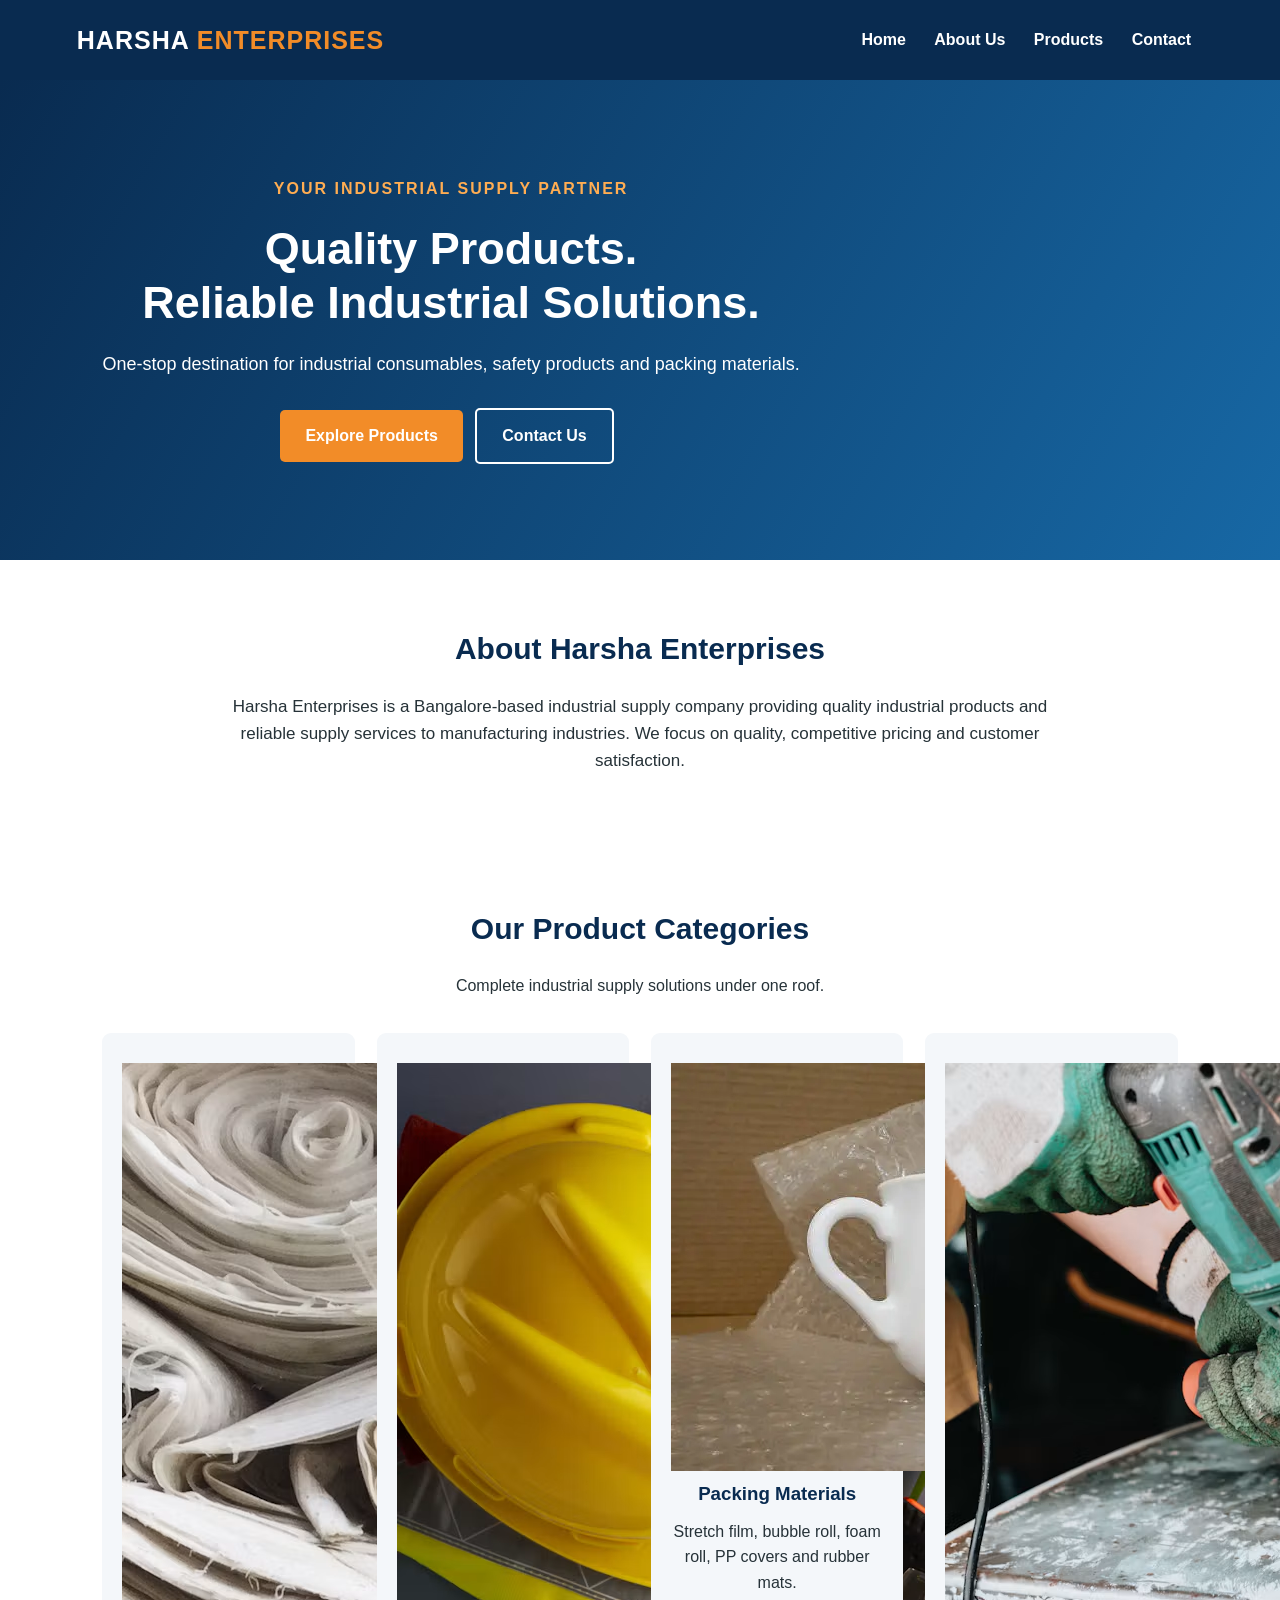
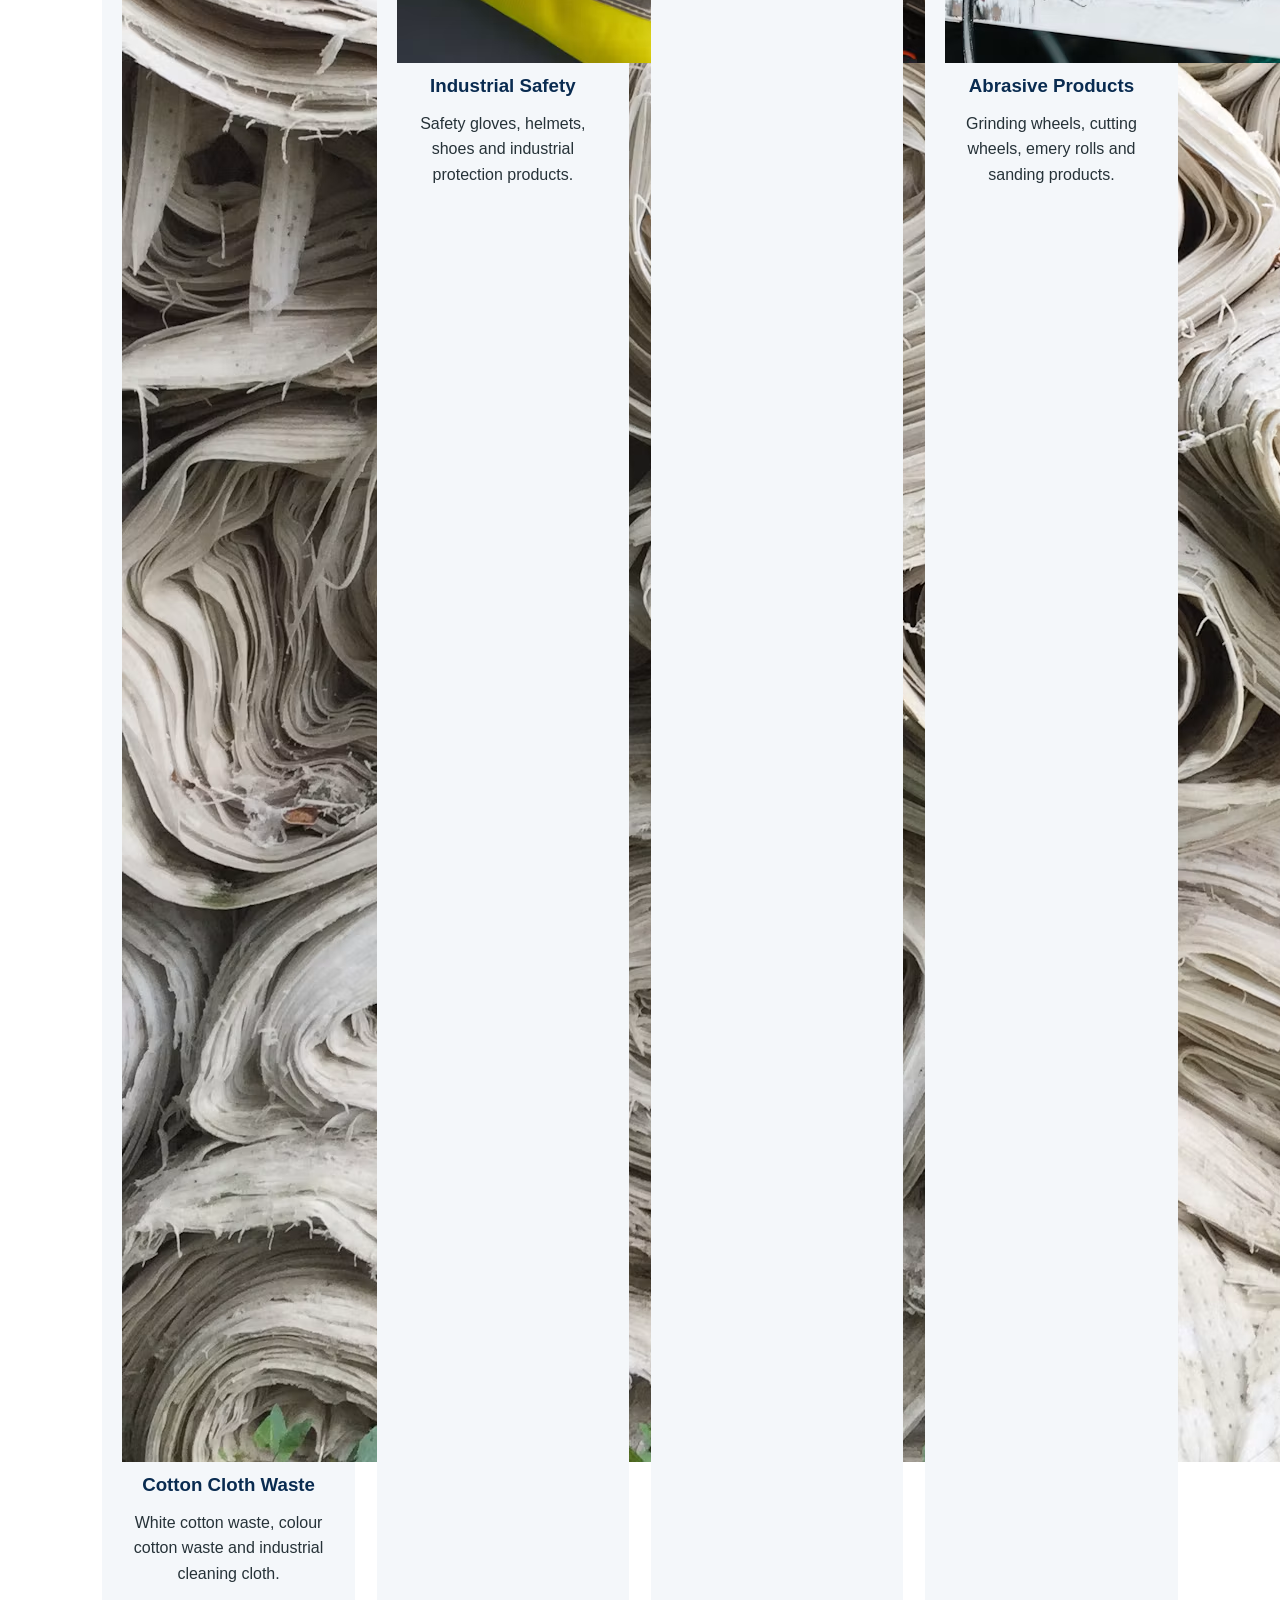
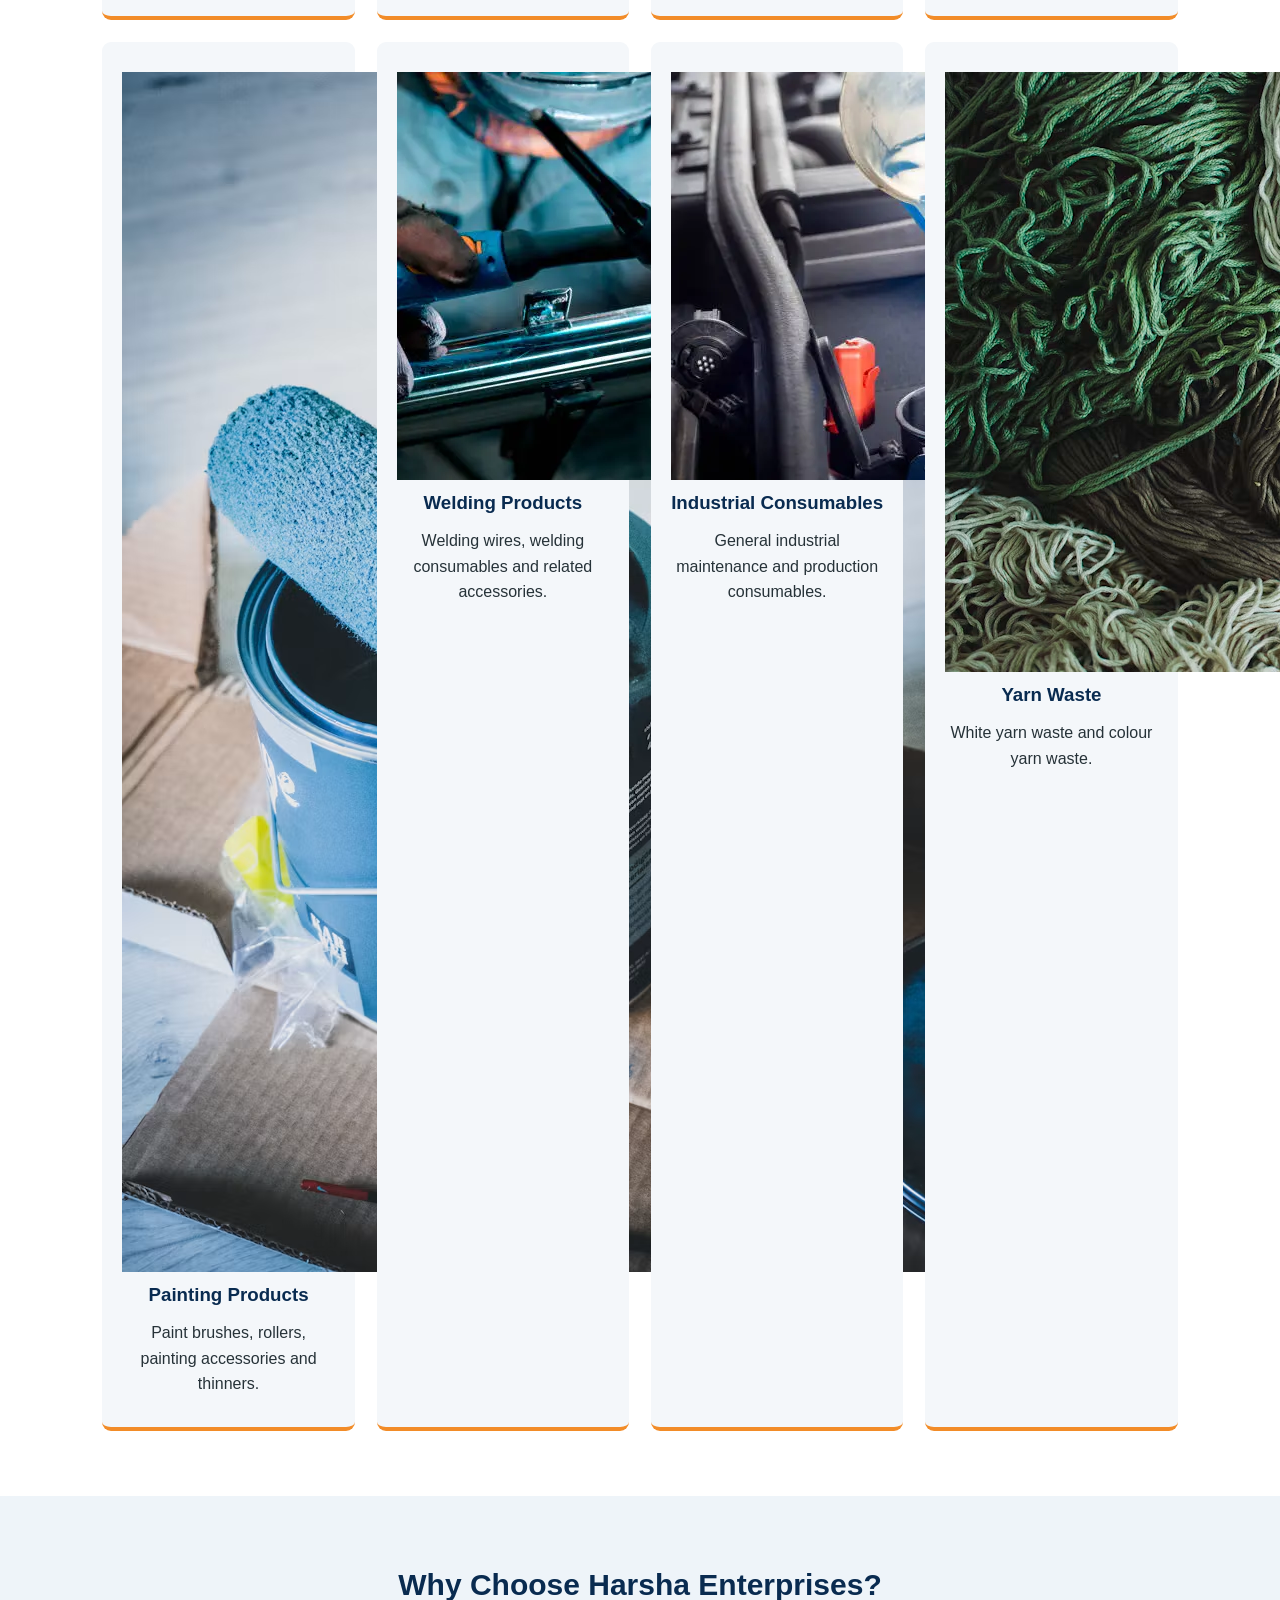
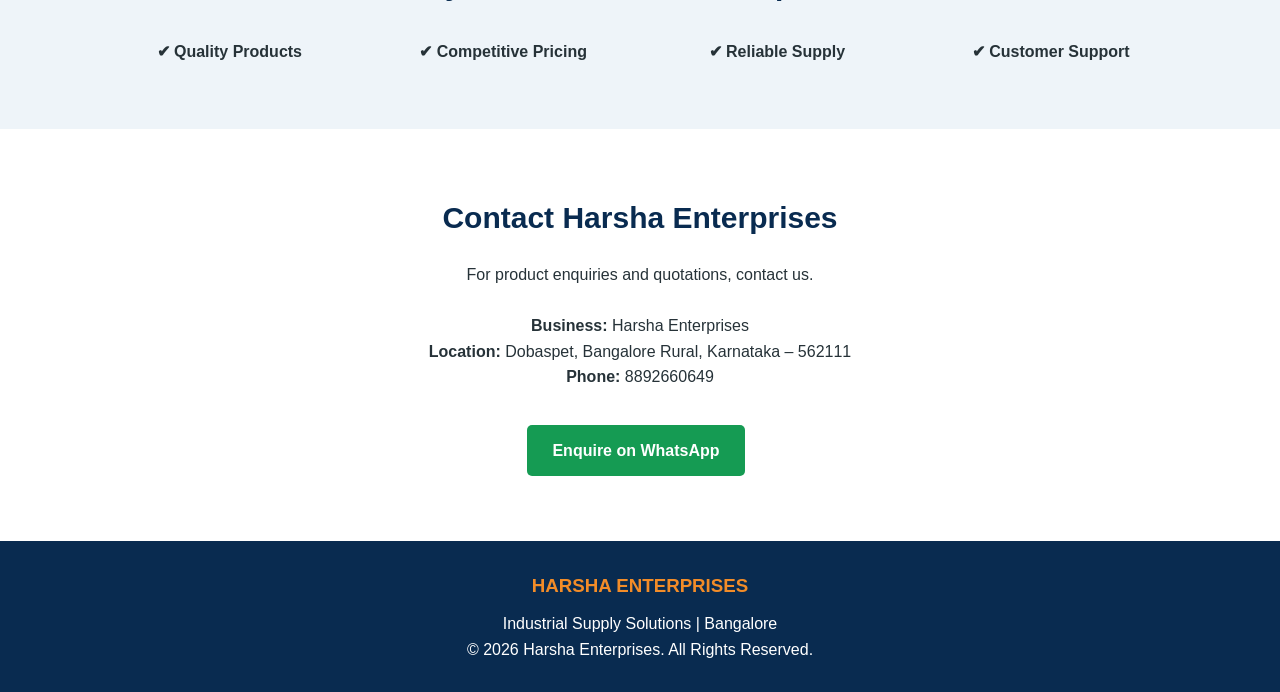
==== index.html @ 67c16c8c "Update index.html" ====
<!DOCTYPE html>
<html lang="en">
<head>
    <meta charset="UTF-8">
    <meta name="viewport" content="width=device-width, initial-scale=1.0">
    <title>Harsha Enterprises | Industrial Suppliers Bangalore</title>
    <meta name="description" content="Harsha Enterprises supplies industrial consumables, safety products, packing materials, abrasives and cotton cloth waste in Bangalore.">
    <link rel="stylesheet" href="style.css">
</head>

<body>

<header>
    <div class="logo">HARSHA <span>ENTERPRISES</span></div>

    <nav>
        <a href="#home">Home</a>
        <a href="#about">About Us</a>
        <a href="#products">Products</a>
        <a href="#contact">Contact</a>
    </nav>
</header>

<section class="hero" id="home">
    <div class="hero-content">
        <p class="tagline">YOUR INDUSTRIAL SUPPLY PARTNER</p>
        <h1>Quality Products.<br>Reliable Industrial Solutions.</h1>
        <p>One-stop destination for industrial consumables,
        safety products and packing materials.</p>
        <a href="#products" class="btn">Explore Products</a>
        <a href="#contact" class="btn secondary">Contact Us</a>
    </div>
</section>

<section id="about">
    <h2>About Harsha Enterprises</h2>
    <p>
        Harsha Enterprises is a Bangalore-based industrial
        supply company providing quality industrial products
        and reliable supply services to manufacturing industries.
        We focus on quality, competitive pricing and customer
        satisfaction.
    </p>
</section>

<section id="products">
    <h2>Our Product Categories</h2>
    <p class="section-subtitle">
        Complete industrial supply solutions under one roof.
    </p>

    <div class="product-grid">

       
<div class="product-card">
    <img class="product-photo" src="images/cotton-waste.avif" alt="Cotton cloth waste">
    <h3>Cotton Cloth Waste</h3>
    <p>White cotton waste, colour cotton waste and industrial cleaning cloth.</p>
</div>

<div class="product-card">
    <img class="product-photo" src="images/industrial-safety.avif" alt="Industrial safety products">
    <h3>Industrial Safety</h3>
    <p>Safety gloves, helmets, shoes and industrial protection products.</p>
</div>

<div class="product-card">
    <img class="product-photo" src="images/packing-materials.avif" alt="Industrial packing materials">
    <h3>Packing Materials</h3>
    <p>Stretch film, bubble roll, foam roll, PP covers and rubber mats.</p>
</div>

<div class="product-card">
    <img class="product-photo" src="images/abrasives.avif" alt="Abrasive products">
    <h3>Abrasive Products</h3>
    <p>Grinding wheels, cutting wheels, emery rolls and sanding products.</p>
</div>

<div class="product-card">
    <img class="product-photo" src="images/painting-products.avif" alt="Painting products">
    <h3>Painting Products</h3>
    <p>Paint brushes, rollers, painting accessories and thinners.</p>
</div>

<div class="product-card">
    <img class="product-photo" src="images/welding-products.avif" alt="Welding products">
    <h3>Welding Products</h3>
    <p>Welding wires, welding consumables and related accessories.</p>
</div>

<div class="product-card">
    <img class="product-photo" src="images/industrial-consumables.avif" alt="Industrial consumables">
    <h3>Industrial Consumables</h3>
    <p>General industrial maintenance and production consumables.</p>
</div>

<div class="product-card">
    <img class="product-photo" src="images/yarn-waste.avif" alt="Yarn waste">
    <h3>Yarn Waste</h3>
    <p>White yarn waste and colour yarn waste.</p>
</div>


    </div>
</section>

<section class="why-us">
    <h2>Why Choose Harsha Enterprises?</h2>
    <div class="features">
        <div>✔ Quality Products</div>
        <div>✔ Competitive Pricing</div>
        <div>✔ Reliable Supply</div>
        <div>✔ Customer Support</div>
    </div>
</section>

<section id="contact">
    <h2>Contact Harsha Enterprises</h2>
    <p>For product enquiries and quotations, contact us.</p>

    <div class="contact-details">
        <p><strong>Business:</strong> Harsha Enterprises</p>
        <p><strong>Location:</strong> Dobaspet, Bangalore Rural, Karnataka – 562111</p>
        <p><strong>Phone:</strong> 8892660649</p>
    </div>

    <a class="btn whatsapp"
       href="https://wa.me/918892660649"
       target="_blank">
       Enquire on WhatsApp
    </a>

</section>

<footer>
    <h3>HARSHA ENTERPRISES</h3>
    <p>Industrial Supply Solutions | Bangalore</p>
    <p>© 2026 Harsha Enterprises. All Rights Reserved.</p>
</footer>

<script src="script.js"></script>

</body>
</html>
---- style.css ----
* {
    margin: 0;
    padding: 0;
    box-sizing: border-box;
    scroll-behavior: smooth;
}

body {
    font-family: Arial, sans-serif;
    color: #263238;
    line-height: 1.6;
}

header {
    background: #092b50;
    color: white;
    padding: 20px 6%;
    display: flex;
    justify-content: space-between;
    align-items: center;
    flex-wrap: wrap;
    gap: 15px;
}

.logo {
    font-size: 25px;
    font-weight: bold;
    letter-spacing: 1px;
}

.logo span {
    color: #f28c28;
}

nav a {
    color: white;
    text-decoration: none;
    margin: 0 12px;
    font-weight: bold;
}

nav a:hover {
    color: #f28c28;
}

.hero {
    min-height: 480px;
    display: flex;
    align-items: center;
    padding: 80px 8%;
    background: linear-gradient(120deg, #092b50, #1768a5);
    color: white;
}

.hero-content {
    max-width: 700px;
}

.tagline {
    color: #ffad52;
    font-weight: bold;
    letter-spacing: 2px;
}

.hero h1 {
    font-size: 45px;
    line-height: 1.2;
    margin: 20px 0;
}

.hero-content > p:not(.tagline) {
    font-size: 18px;
    margin-bottom: 20px;
}

.btn {
    display: inline-block;
    background: #f28c28;
    color: white;
    text-decoration: none;
    padding: 13px 25px;
    margin: 10px 8px 0 0;
    border-radius: 5px;
    font-weight: bold;
}

.btn:hover {
    background: #d97013;
}

.secondary {
    background: transparent;
    border: 2px solid white;
}

section {
    padding: 65px 8%;
    text-align: center;
}

section h2 {
    color: #092b50;
    font-size: 30px;
    margin-bottom: 20px;
}

#about p {
    max-width: 850px;
    margin: auto;
    font-size: 17px;
}

.section-subtitle {
    margin-bottom: 30px;
}

.product-grid {
    display: grid;
    grid-template-columns: repeat(auto-fit, minmax(220px, 1fr));
    gap: 22px;
    margin-top: 35px;
}

.product-card {
    background: #f4f7fa;
    padding: 30px 20px;
    border-radius: 9px;
    border-bottom: 4px solid #f28c28;
    transition: 0.3s;
}

.product-card:hover {
    transform: translateY(-6px);
    box-shadow: 0 8px 20px rgba(0,0,0,0.12);
}

.product-icon {
    font-size: 40px;
    margin-bottom: 15px;
}

.product-card h3 {
    color: #092b50;
    margin-bottom: 10px;
}

.why-us {
    background: #eef4f9;
}

.features {
    display: grid;
    grid-template-columns: repeat(auto-fit, minmax(180px, 1fr));
    gap: 20px;
    margin-top: 30px;
    font-weight: bold;
}

.contact-details {
    margin: 25px 0;
}

.whatsapp {
    background: #159b53;
}

footer {
    background: #092b50;
    color: white;
    text-align: center;
    padding: 30px 15px;
}

footer h3 {
    color: #f28c28;
    margin-bottom: 10px;
}

@media (max-width: 650px) {
    header {
        flex-direction: column;
        text-align: center;
    }

    nav a {
        display: inline-block;
        margin: 8px;
    }

    .hero {
        padding: 65px 7%;
    }

    .hero h1 {
        font-size: 32px;
    }

    section {
        padding: 45px 6%;
    }
}
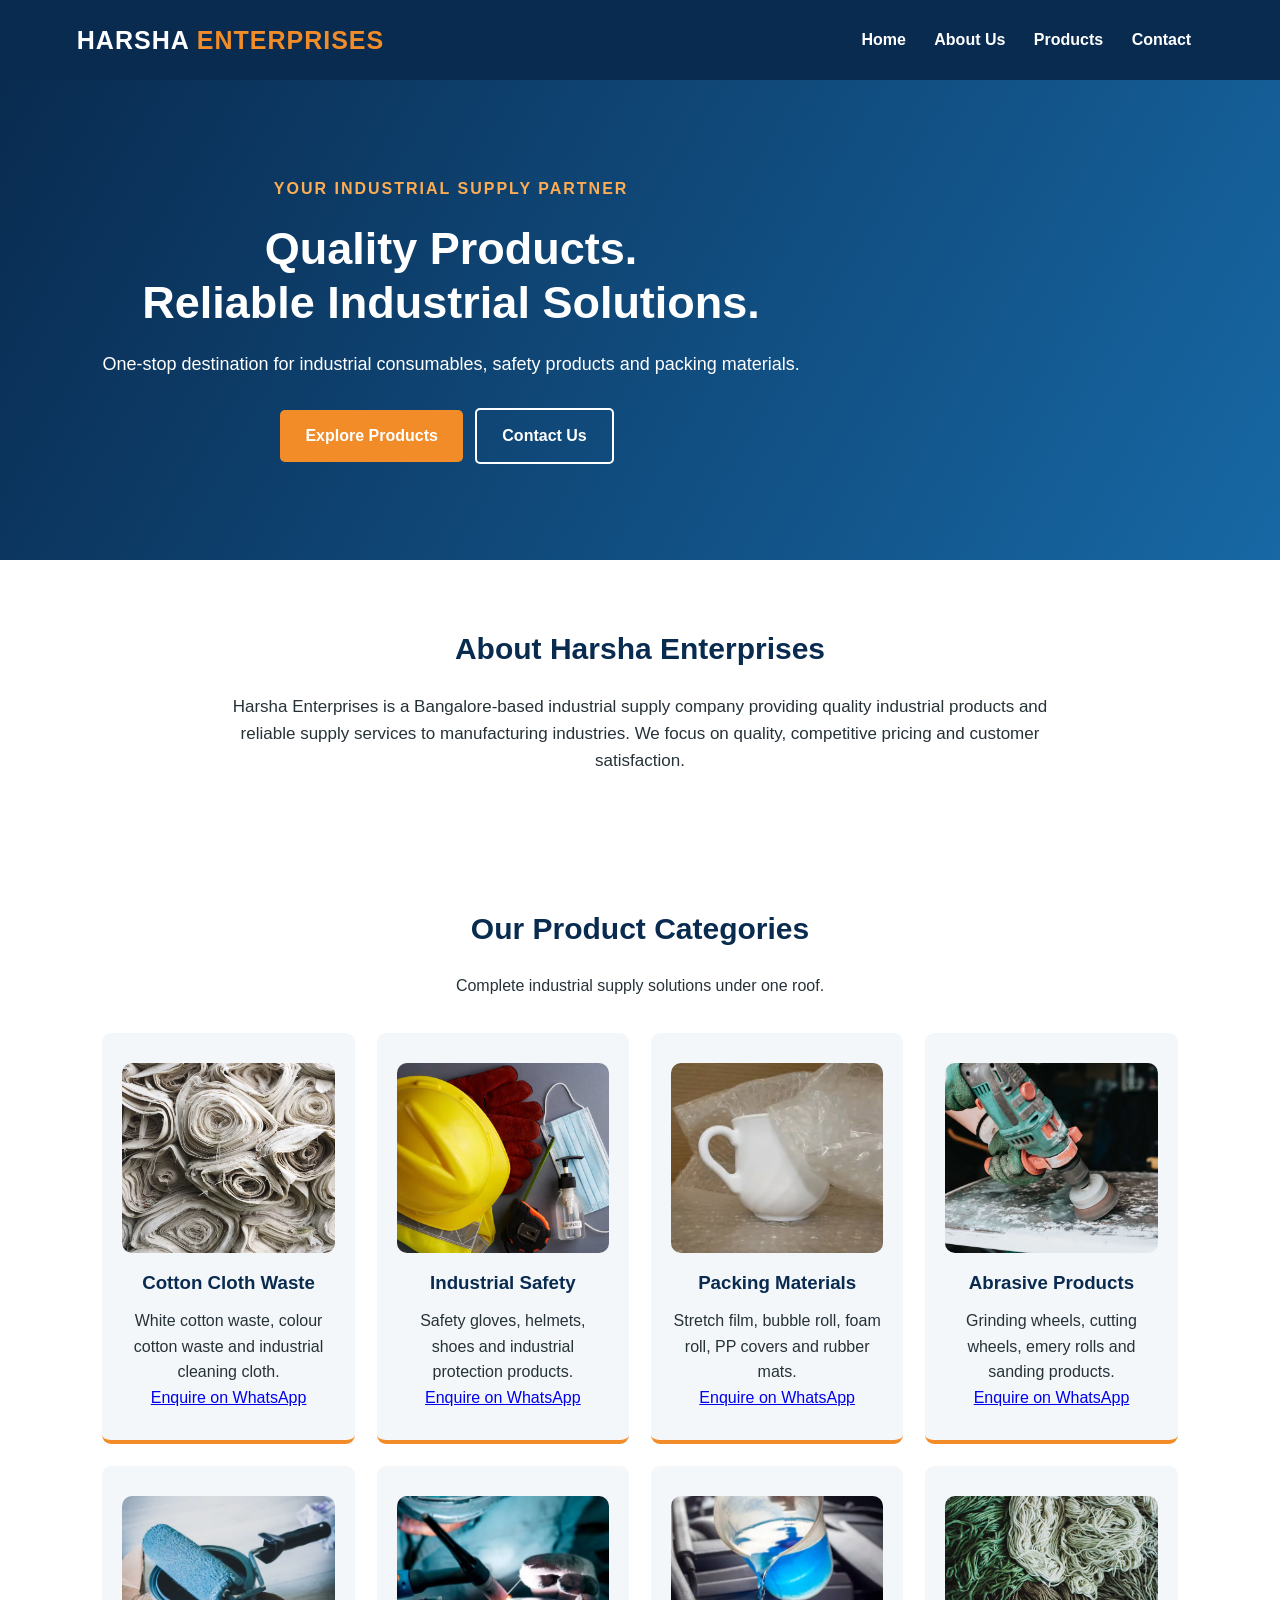
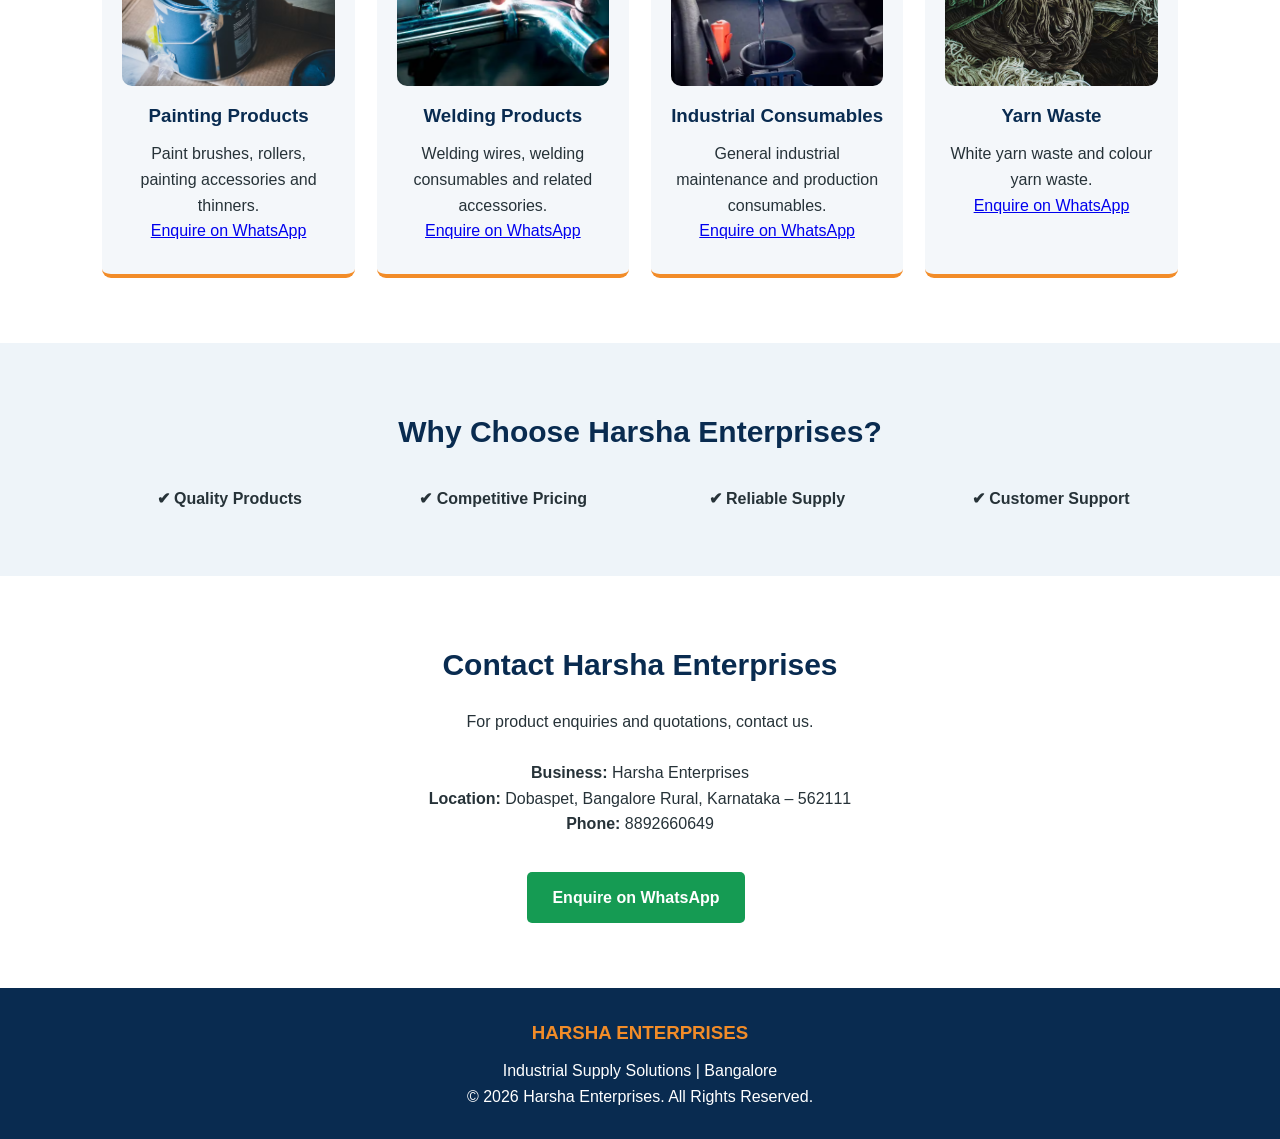
==== commit 29f2d21a: "Update index.html" ====
--- a/index.html
+++ b/index.html
@@ -57,48 +57,66 @@
     <img class="product-photo" src="images/cotton-waste.avif" alt="Cotton cloth waste">
     <h3>Cotton Cloth Waste</h3>
     <p>White cotton waste, colour cotton waste and industrial cleaning cloth.</p>
+    
+<a class="whatsapp-btn"
+   href="https://wa.me/918892660649?text=I%20am%20interested%20in%20Cotton%20Cloth%20Waste"
+   target="_blank" rel="noopener">
+   Enquire on WhatsApp
+</a>
+
 </div>
 
 <div class="product-card">
     <img class="product-photo" src="images/industrial-safety.avif" alt="Industrial safety products">
     <h3>Industrial Safety</h3>
     <p>Safety gloves, helmets, shoes and industrial protection products.</p>
+    <a class="whatsapp-btn" href="https://wa.me/918892660649?text=I%20am%20interested%20in%20Industrial%20Safety" target="_blank" rel="noopener">Enquire on WhatsApp</a>
+
 </div>
 
 <div class="product-card">
     <img class="product-photo" src="images/packing-materials.avif" alt="Industrial packing materials">
     <h3>Packing Materials</h3>
     <p>Stretch film, bubble roll, foam roll, PP covers and rubber mats.</p>
+    <a class="whatsapp-btn" href="https://wa.me/918892660649?text=I%20am%20interested%20in%20Industrial%20Safety" target="_blank" rel="noopener">Enquire on WhatsApp</a>
+
 </div>
 
 <div class="product-card">
     <img class="product-photo" src="images/abrasives.avif" alt="Abrasive products">
     <h3>Abrasive Products</h3>
     <p>Grinding wheels, cutting wheels, emery rolls and sanding products.</p>
+    <a class="whatsapp-btn" href="https://wa.me/918892660649?text=I%20am%20interested%20in%20Abrasive%20Products" target="_blank" rel="noopener">Enquire on WhatsApp</a>
 </div>
 
 <div class="product-card">
     <img class="product-photo" src="images/painting-products.avif" alt="Painting products">
     <h3>Painting Products</h3>
     <p>Paint brushes, rollers, painting accessories and thinners.</p>
+    <a class="whatsapp-btn" href="https://wa.me/918892660649?text=I%20am%20interested%20in%20Painting%20Products" target="_blank" rel="noopener">Enquire on WhatsApp</a>
+
 </div>
 
 <div class="product-card">
     <img class="product-photo" src="images/welding-products.avif" alt="Welding products">
     <h3>Welding Products</h3>
     <p>Welding wires, welding consumables and related accessories.</p>
+    <a class="whatsapp-btn" href="https://wa.me/918892660649?text=I%20am%20interested%20in%20Welding%20Products" target="_blank" rel="noopener">Enquire on WhatsApp</a>
 </div>
 
 <div class="product-card">
     <img class="product-photo" src="images/industrial-consumables.avif" alt="Industrial consumables">
     <h3>Industrial Consumables</h3>
     <p>General industrial maintenance and production consumables.</p>
+    <a class="whatsapp-btn" href="https://wa.me/918892660649?text=I%20am%20interested%20in%20Industrial%20Consumables" target="_blank" rel="noopener">Enquire on WhatsApp</a>
+
 </div>
 
 <div class="product-card">
     <img class="product-photo" src="images/yarn-waste.avif" alt="Yarn waste">
     <h3>Yarn Waste</h3>
     <p>White yarn waste and colour yarn waste.</p>
+    <a class="whatsapp-btn" href="https://wa.me/918892660649?text=I%20am%20interested%20in%20Yarn%20Waste" target="_blank" rel="noopener">Enquire on WhatsApp</a>
 </div>
 
 
--- a/style.css
+++ b/style.css
@@ -200,3 +200,26 @@
         padding: 45px 6%;
     }
 }
+
+
+/* Product image styling */
+.product-card {
+    overflow: hidden;
+}
+
+.product-photo {
+    width: 100%;
+    height: 190px;
+    object-fit: cover;
+    display: block;
+    border-radius: 10px;
+    margin-bottom: 15px;
+}
+
+/* Responsive product images */
+@media (max-width: 600px) {
+    .product-photo {
+        height: 160px;
+    }
+}
+
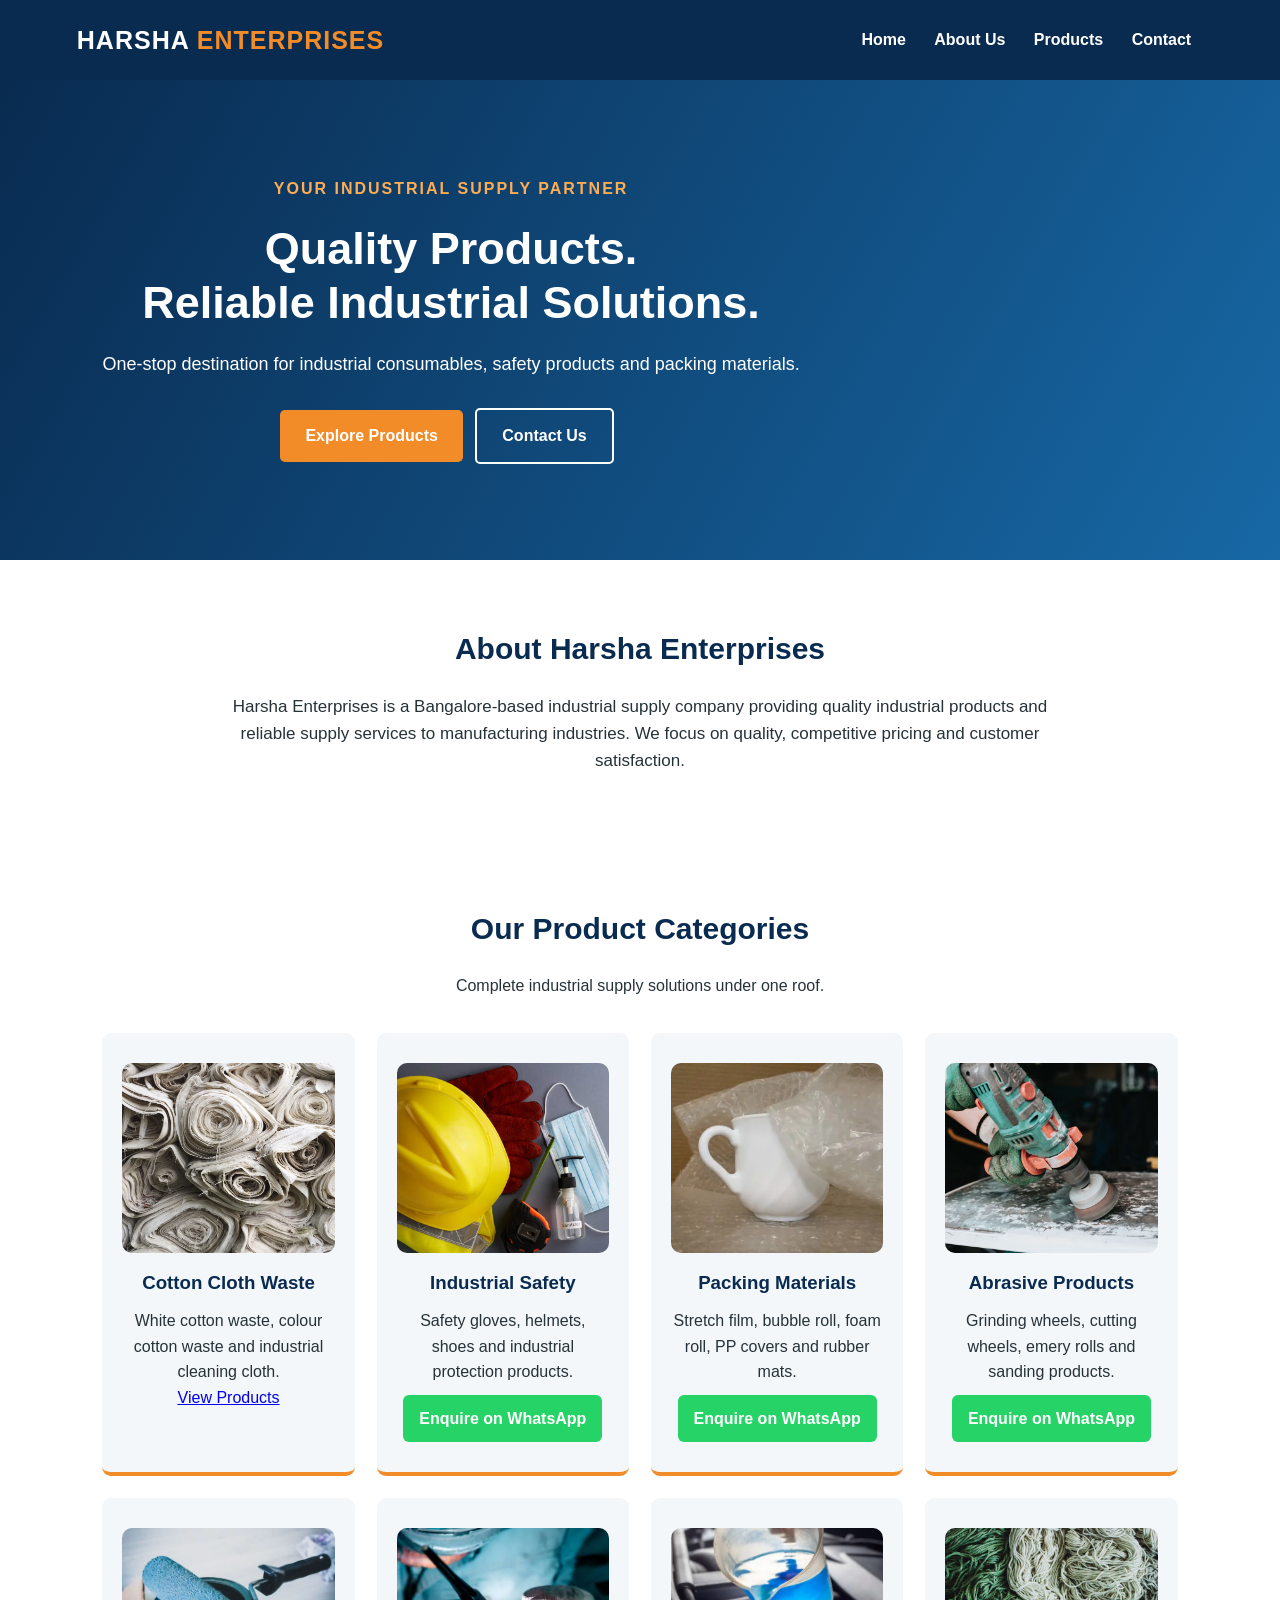
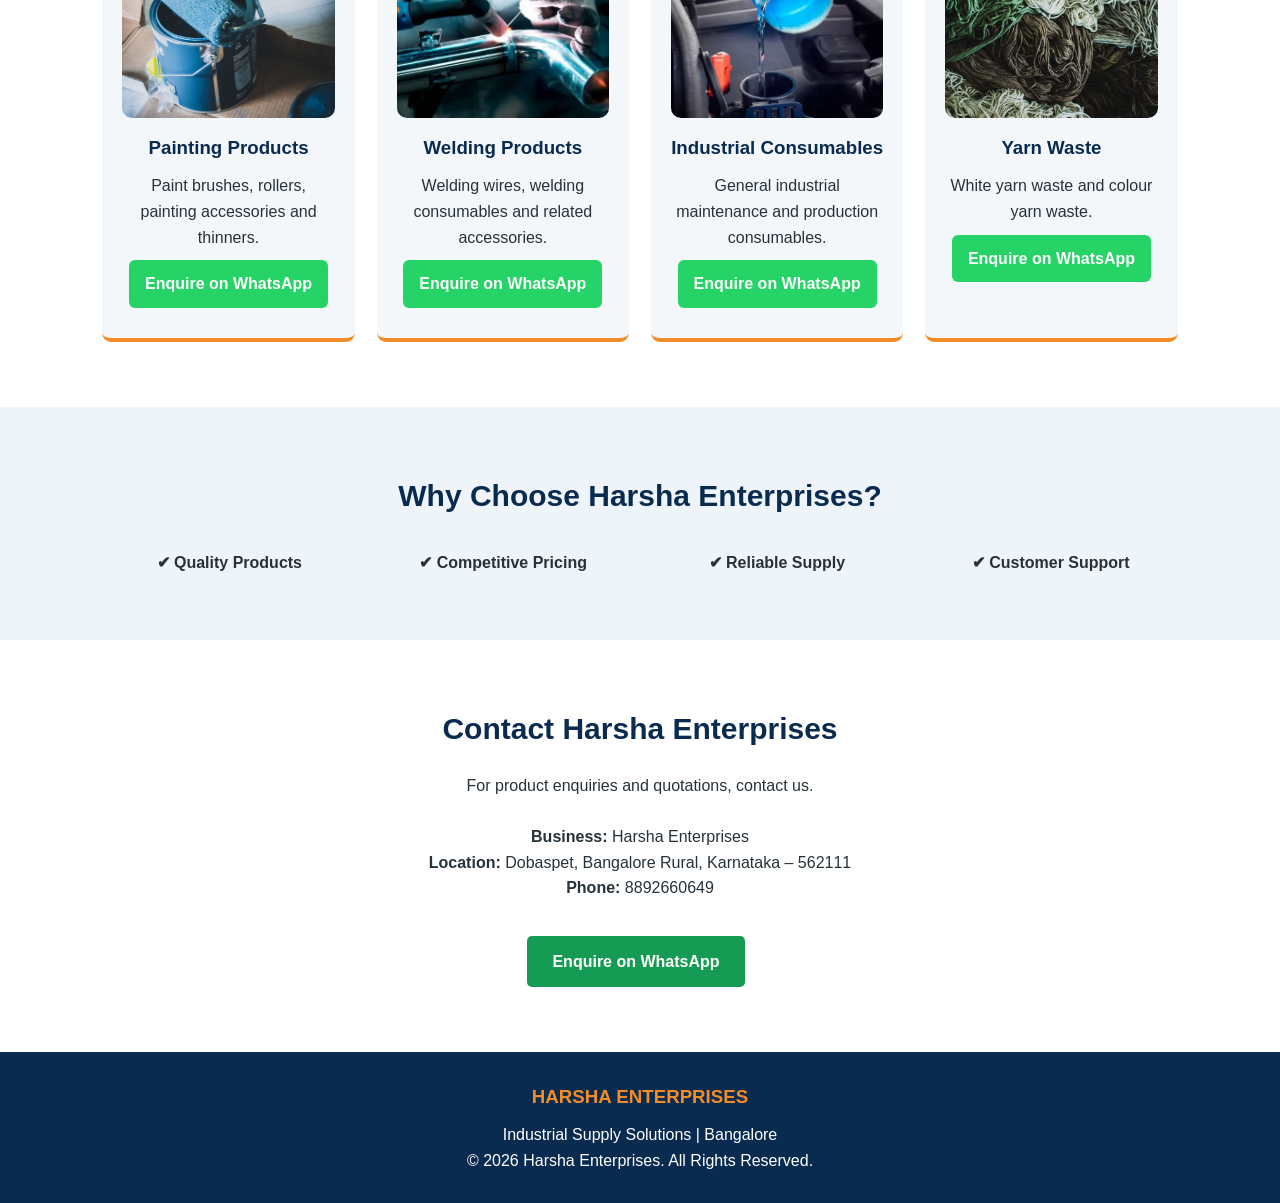
==== commit fbad19cb: "Update index.html" ====
--- a/index.html
+++ b/index.html
@@ -58,11 +58,7 @@
     <h3>Cotton Cloth Waste</h3>
     <p>White cotton waste, colour cotton waste and industrial cleaning cloth.</p>
     
-<a class="whatsapp-btn"
-   href="https://wa.me/918892660649?text=I%20am%20interested%20in%20Cotton%20Cloth%20Waste"
-   target="_blank" rel="noopener">
-   Enquire on WhatsApp
-</a>
+<a class="view-products-btn" href="cotton-cloth-waste.html">View Products</a>
 
 </div>
 
--- a/style.css
+++ b/style.css
@@ -223,3 +223,21 @@
     }
 }
 
+/* WhatsApp enquiry buttons */
+.whatsapp-btn {
+    display: inline-block;
+    background-color: #25D366;
+    color: white;
+    padding: 11px 16px;
+    border-radius: 6px;
+    text-decoration: none;
+    font-weight: bold;
+    margin-top: 10px;
+    transition: 0.3s;
+}
+
+.whatsapp-btn:hover {
+    background-color: #128C7E;
+    color: white;
+}
+
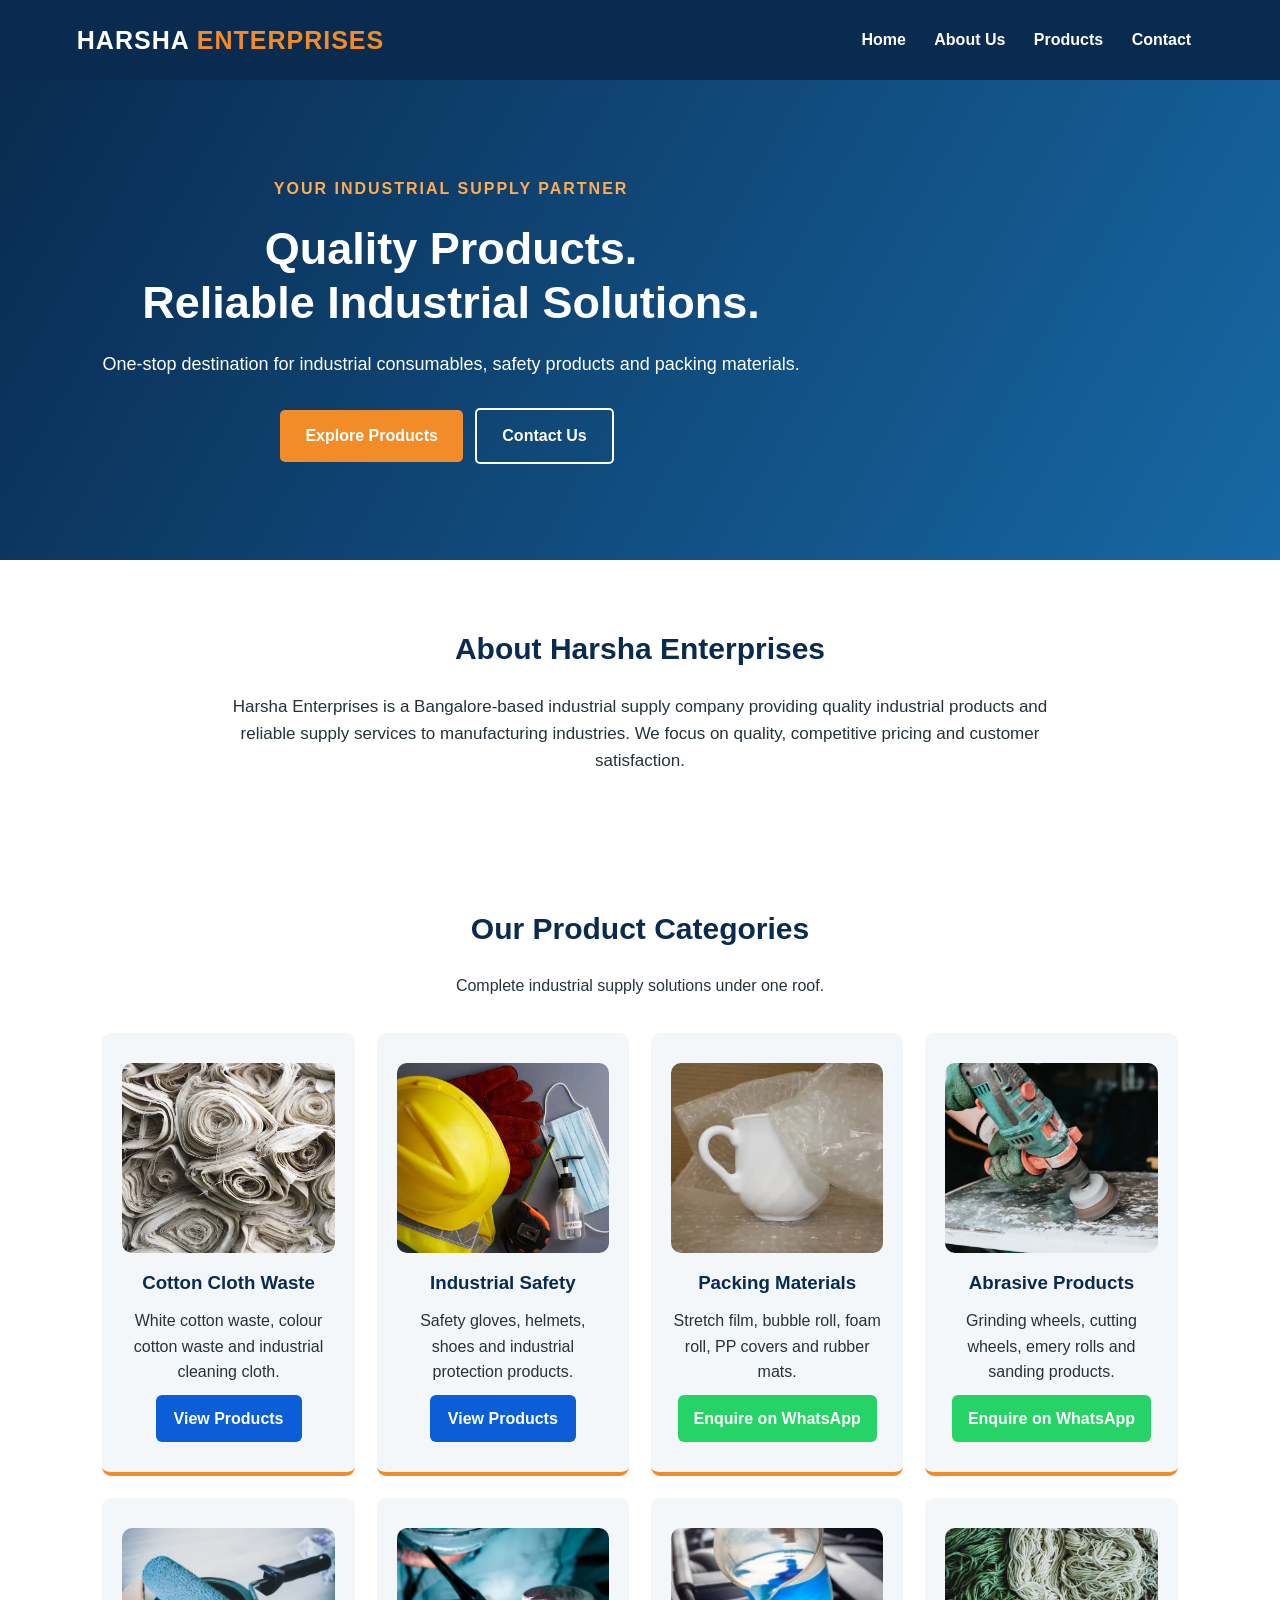
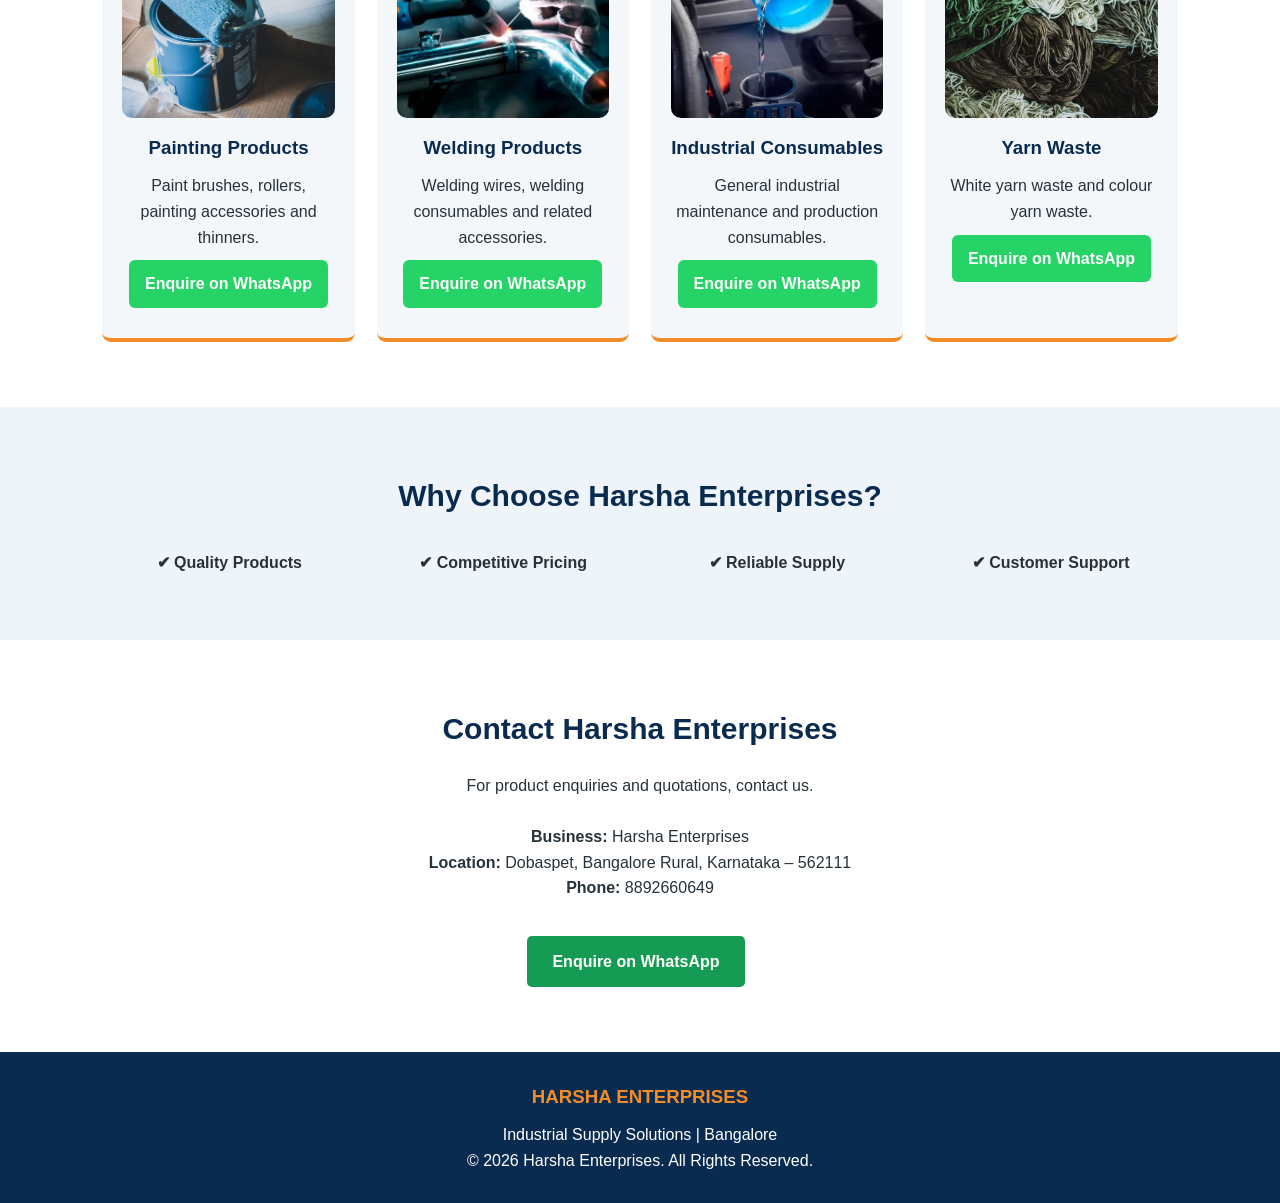
==== commit 37ed143e: "Update index.html" ====
--- a/index.html
+++ b/index.html
@@ -66,8 +66,9 @@
     <img class="product-photo" src="images/industrial-safety.avif" alt="Industrial safety products">
     <h3>Industrial Safety</h3>
     <p>Safety gloves, helmets, shoes and industrial protection products.</p>
-    <a class="whatsapp-btn" href="https://wa.me/918892660649?text=I%20am%20interested%20in%20Industrial%20Safety" target="_blank" rel="noopener">Enquire on WhatsApp</a>
-
+<a class="view-products-btn" href="industrial-safety-products.html">
+    View Products
+</a>
 </div>
 
 <div class="product-card">
--- a/style.css
+++ b/style.css
@@ -241,3 +241,19 @@
     color: white;
 }
 
+/* View Products button */
+.view-products-btn {
+    display: inline-block;
+    background-color: #0b5ed7;
+    color: white;
+    padding: 11px 18px;
+    border-radius: 6px;
+    text-decoration: none;
+    font-weight: bold;
+    margin-top: 10px;
+}
+
+.view-products-btn:hover {
+    background-color: #084298;
+    color: white;
+}
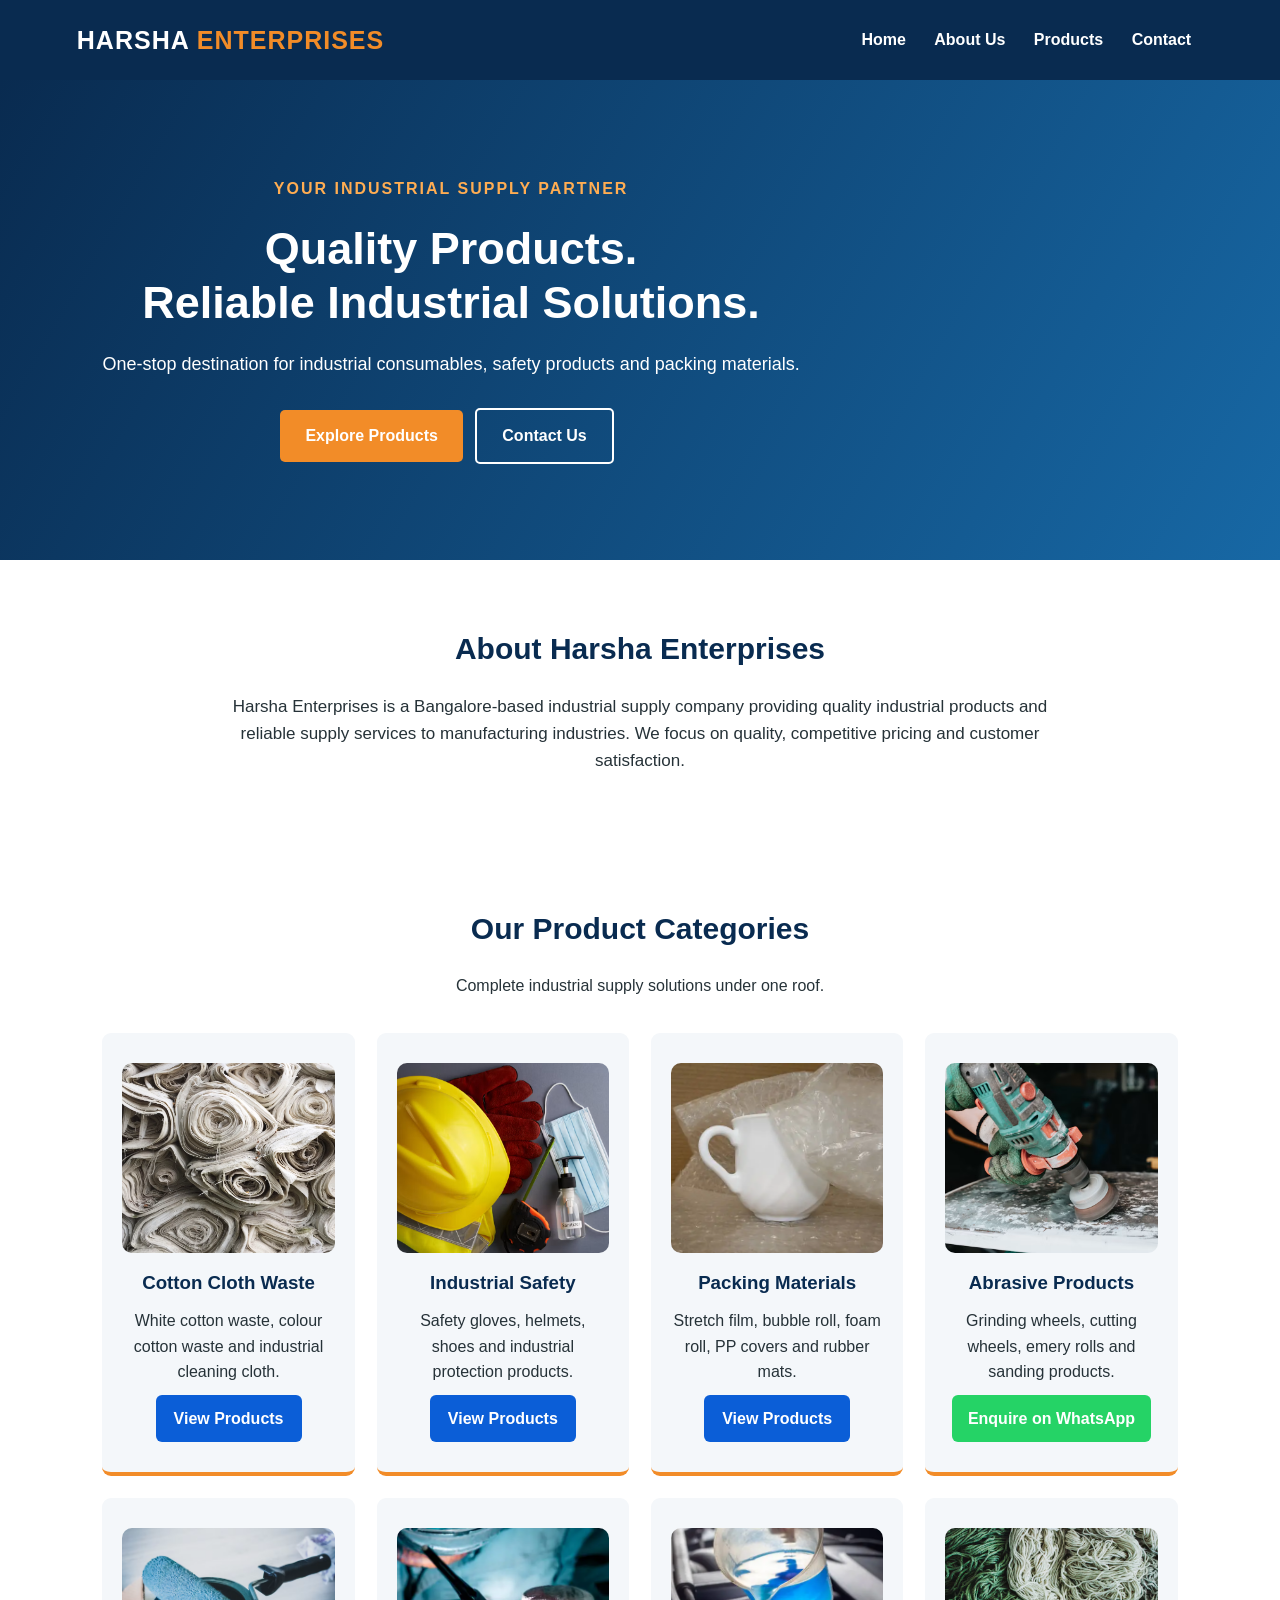
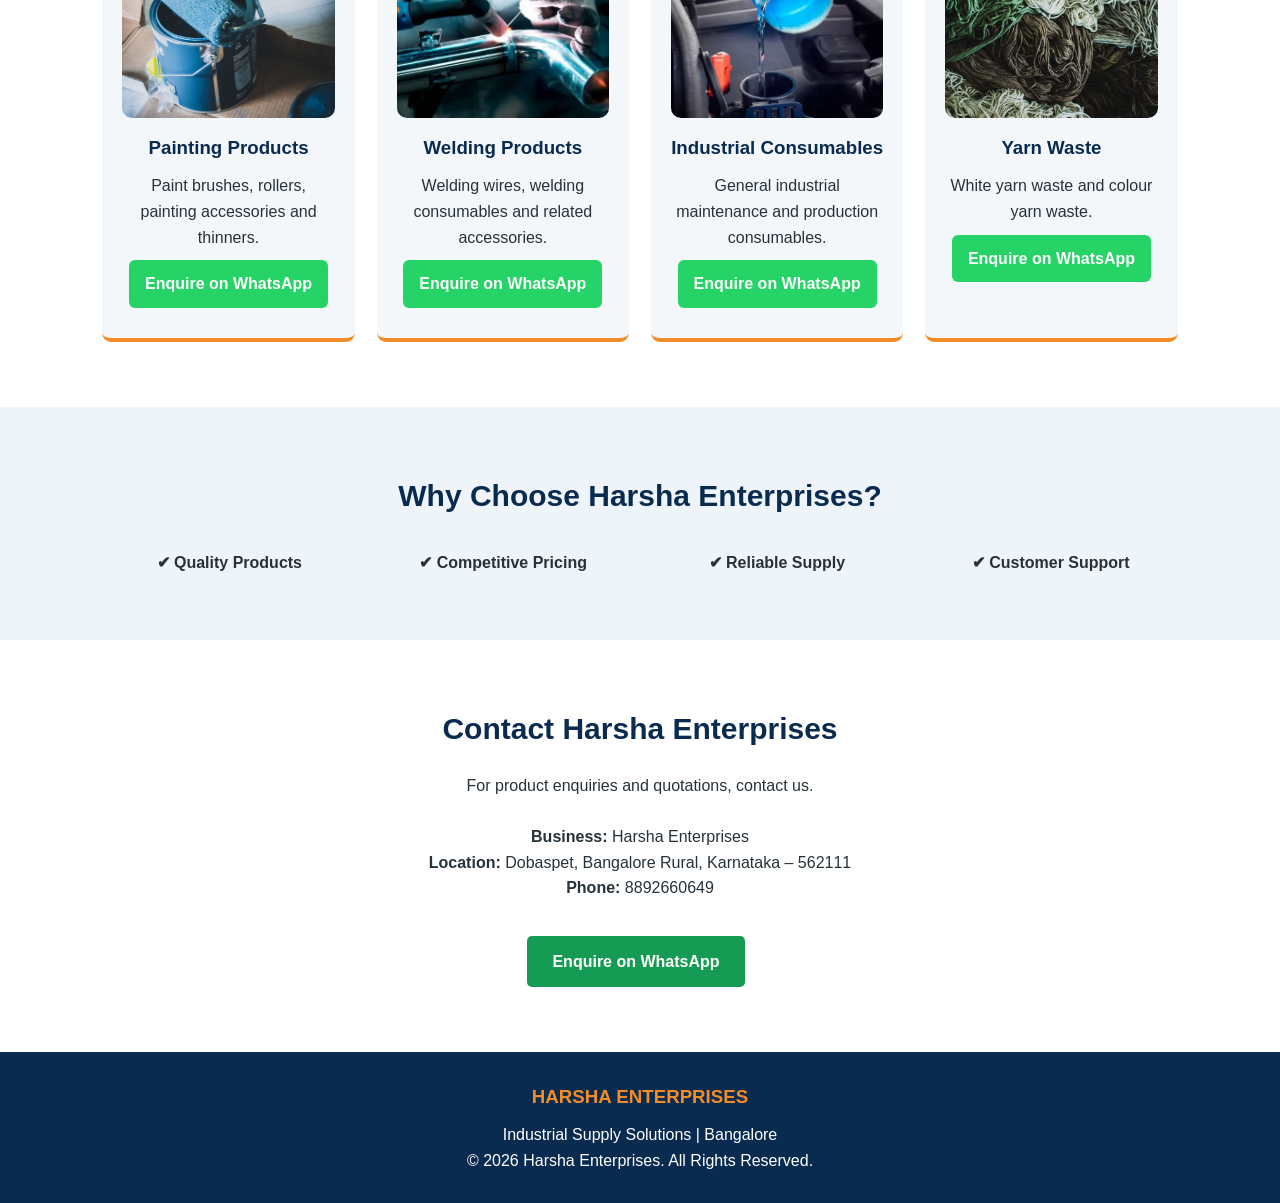
==== commit b63d5087: "Update index.html" ====
--- a/index.html
+++ b/index.html
@@ -66,17 +66,18 @@
     <img class="product-photo" src="images/industrial-safety.avif" alt="Industrial safety products">
     <h3>Industrial Safety</h3>
     <p>Safety gloves, helmets, shoes and industrial protection products.</p>
-<a class="view-products-btn" href="industrial-safety-products.html">
+    <a class="view-products-btn" href="industrial-safety-products.html">
     View Products
-</a>
+    </a>
 </div>
 
 <div class="product-card">
     <img class="product-photo" src="images/packing-materials.avif" alt="Industrial packing materials">
     <h3>Packing Materials</h3>
     <p>Stretch film, bubble roll, foam roll, PP covers and rubber mats.</p>
-    <a class="whatsapp-btn" href="https://wa.me/918892660649?text=I%20am%20interested%20in%20Industrial%20Safety" target="_blank" rel="noopener">Enquire on WhatsApp</a>
-
+    <a class="view-products-btn" href="packing-materials.html">
+    View Products
+    </a>
 </div>
 
 <div class="product-card">
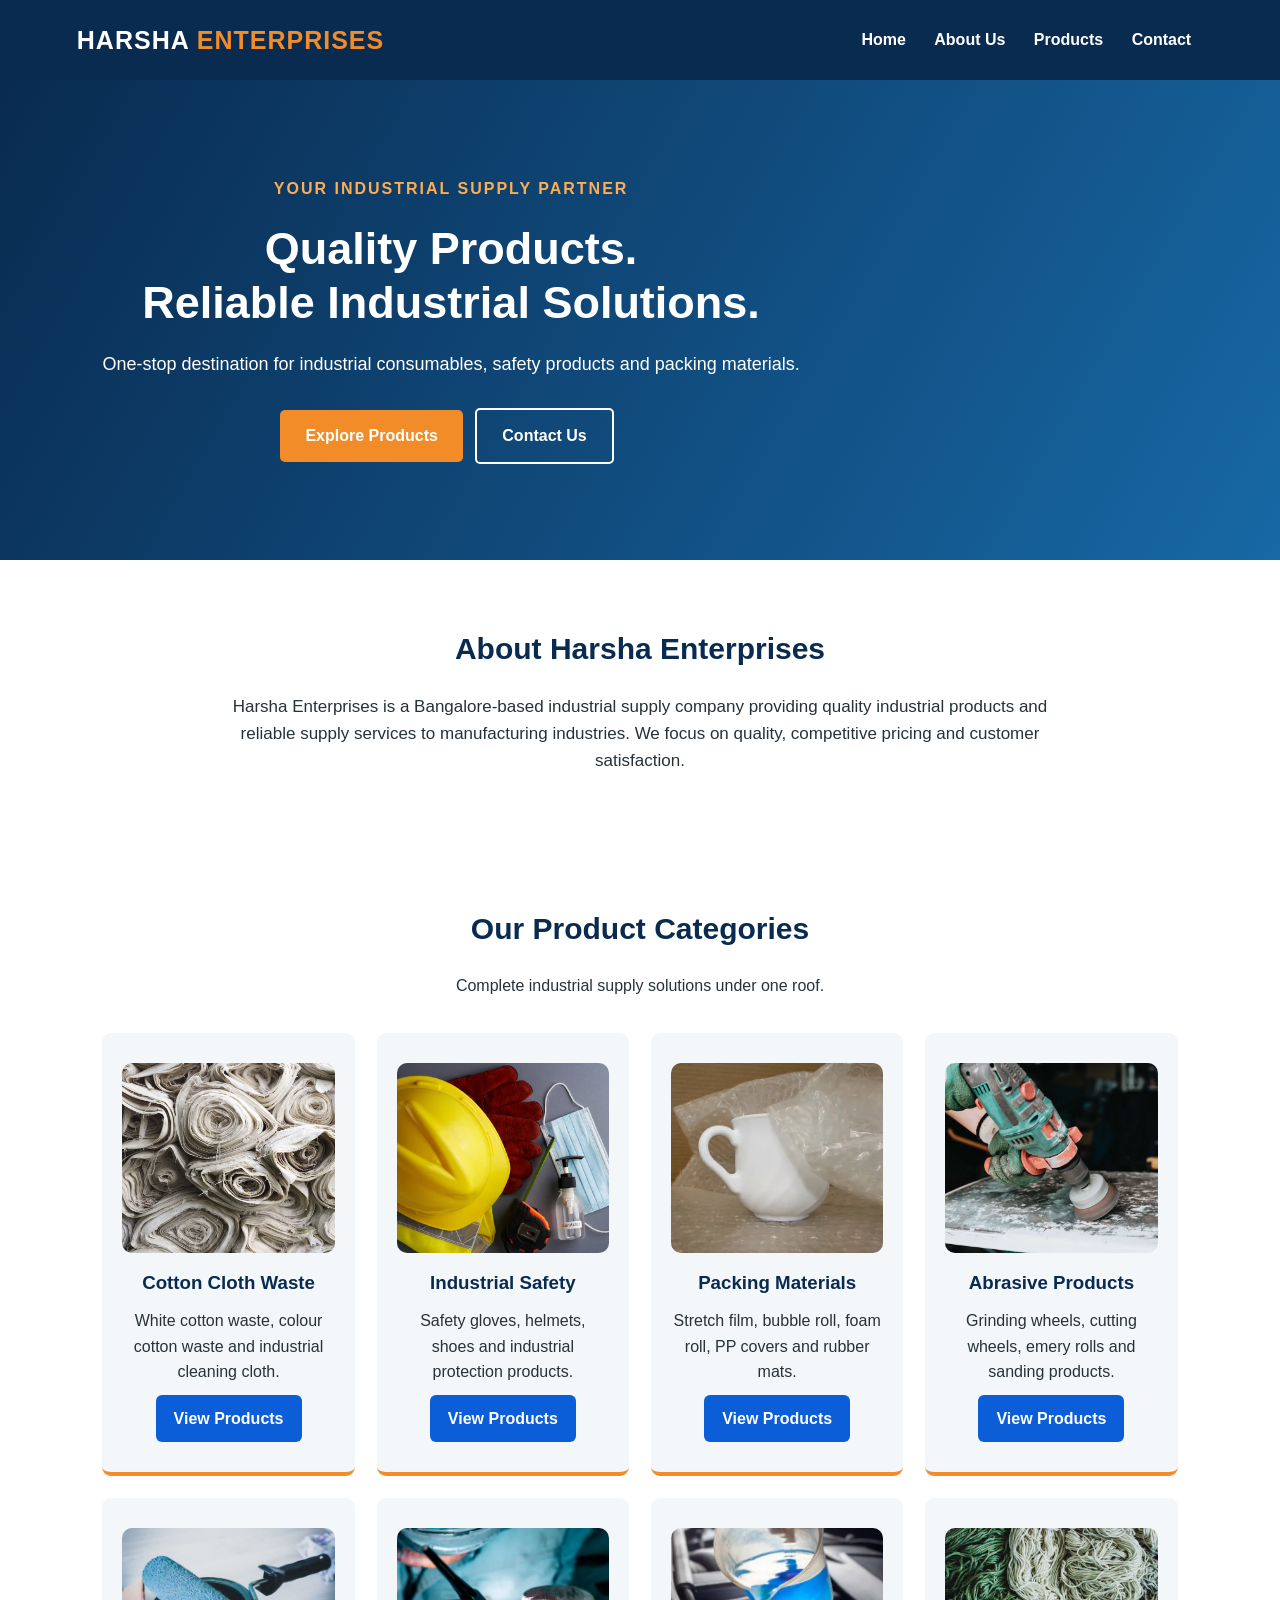
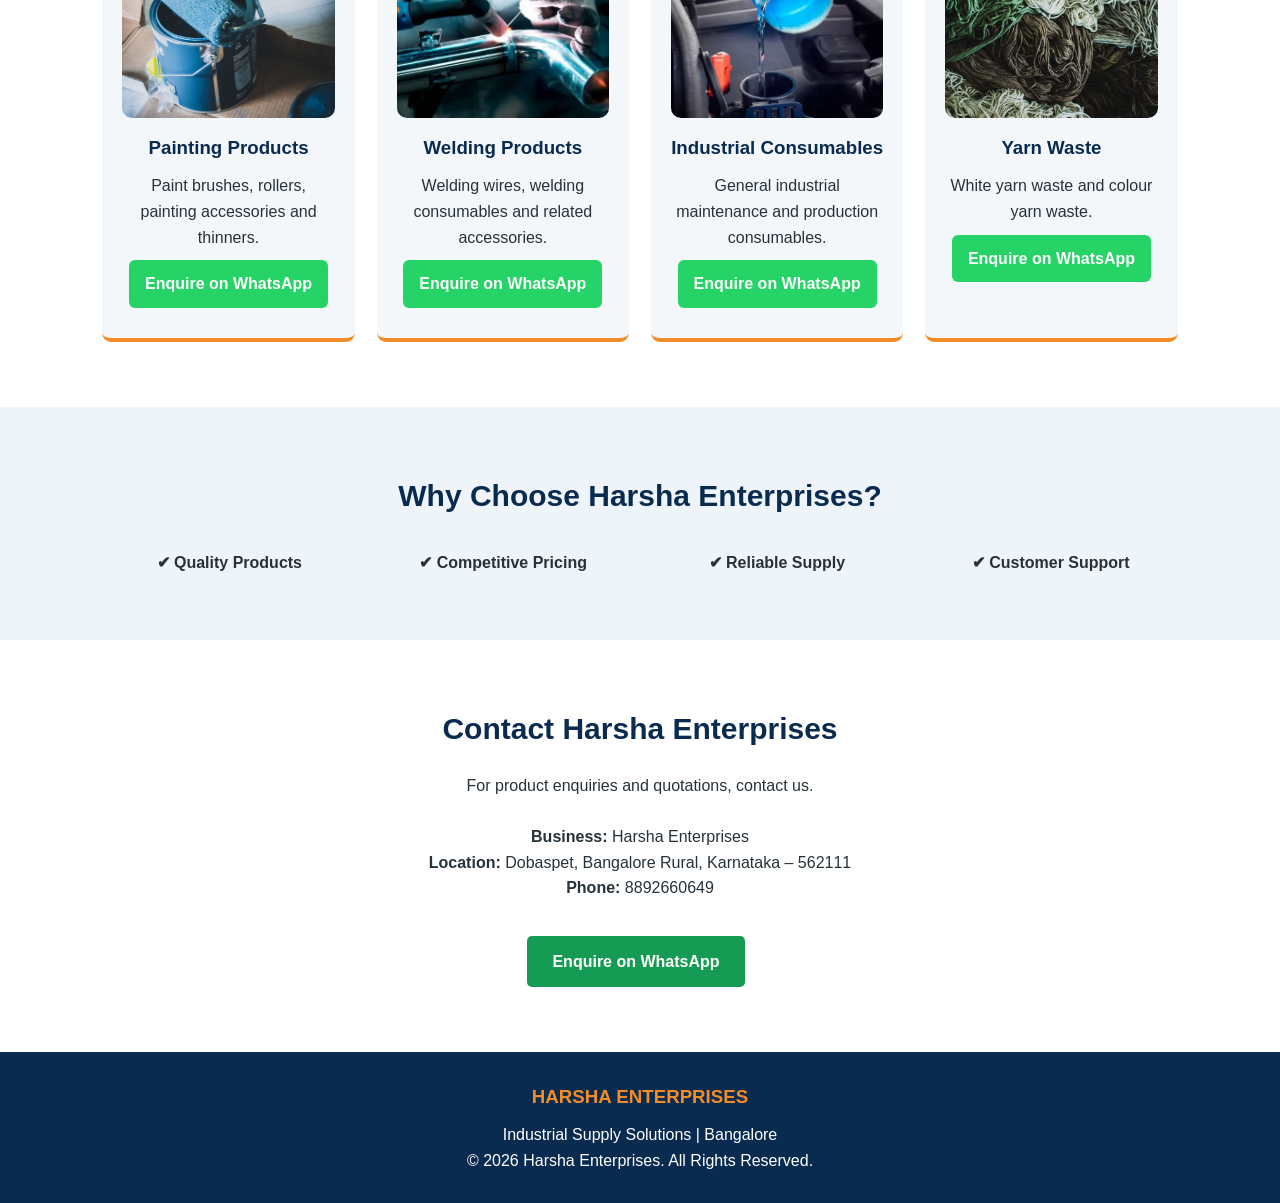
==== commit 23c21799: "Update index.html" ====
--- a/index.html
+++ b/index.html
@@ -84,7 +84,9 @@
     <img class="product-photo" src="images/abrasives.avif" alt="Abrasive products">
     <h3>Abrasive Products</h3>
     <p>Grinding wheels, cutting wheels, emery rolls and sanding products.</p>
-    <a class="whatsapp-btn" href="https://wa.me/918892660649?text=I%20am%20interested%20in%20Abrasive%20Products" target="_blank" rel="noopener">Enquire on WhatsApp</a>
+<a class="view-products-btn" href="abrasive-products.html">
+    View Products
+</a>
 </div>
 
 <div class="product-card">
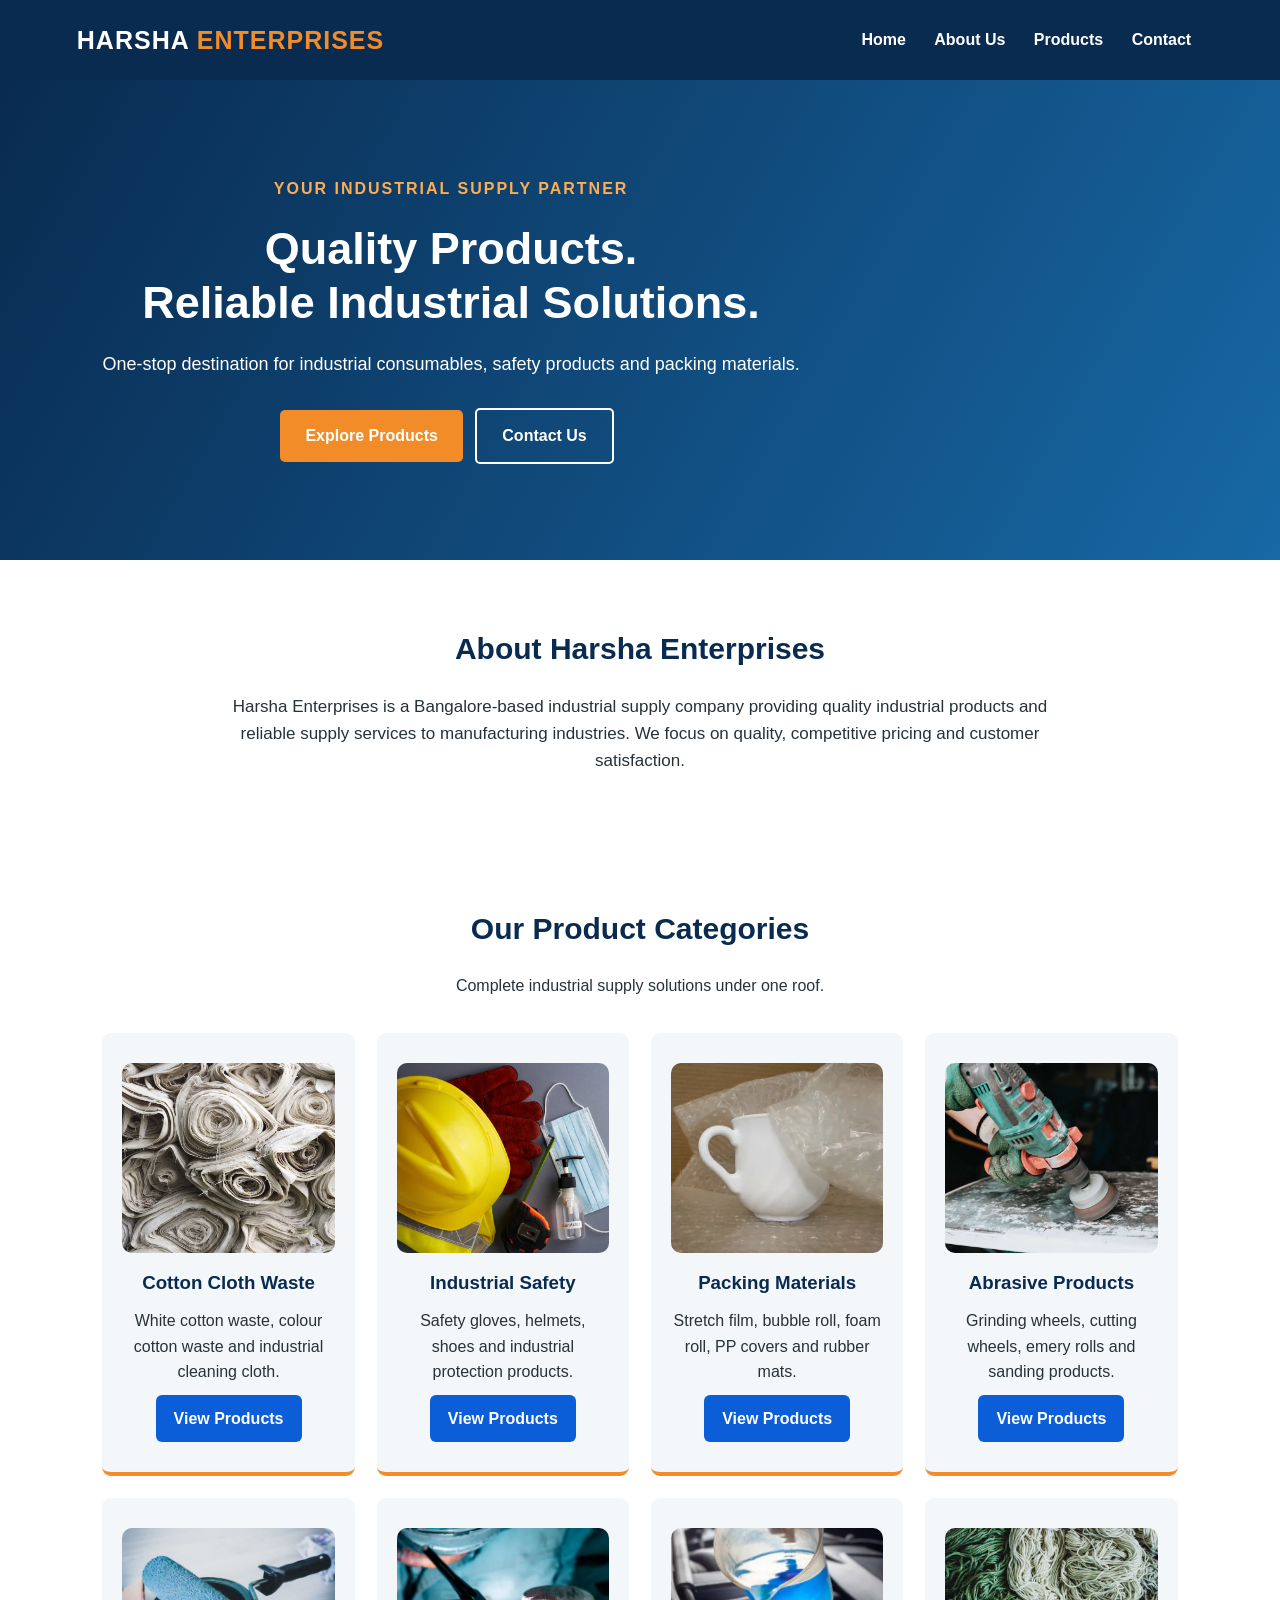
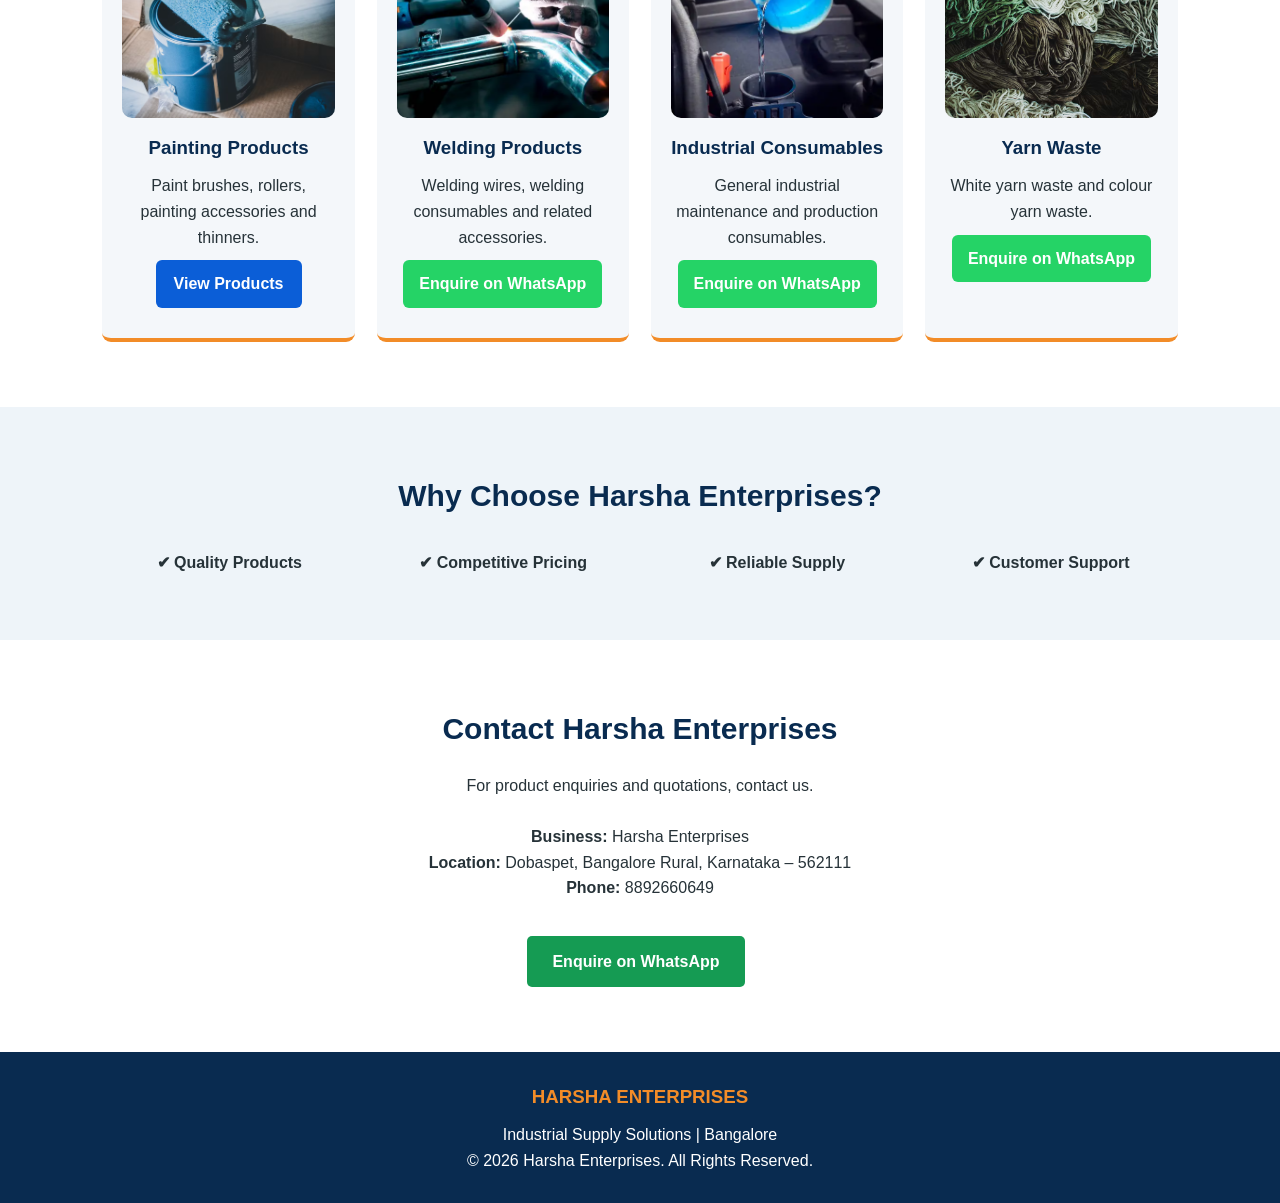
==== commit 20c75ef1: "Update index.html" ====
--- a/index.html
+++ b/index.html
@@ -93,8 +93,9 @@
     <img class="product-photo" src="images/painting-products.avif" alt="Painting products">
     <h3>Painting Products</h3>
     <p>Paint brushes, rollers, painting accessories and thinners.</p>
-    <a class="whatsapp-btn" href="https://wa.me/918892660649?text=I%20am%20interested%20in%20Painting%20Products" target="_blank" rel="noopener">Enquire on WhatsApp</a>
-
+<a class="view-products-btn" href="painting-products.html">
+    View Products
+</a>
 </div>
 
 <div class="product-card">
